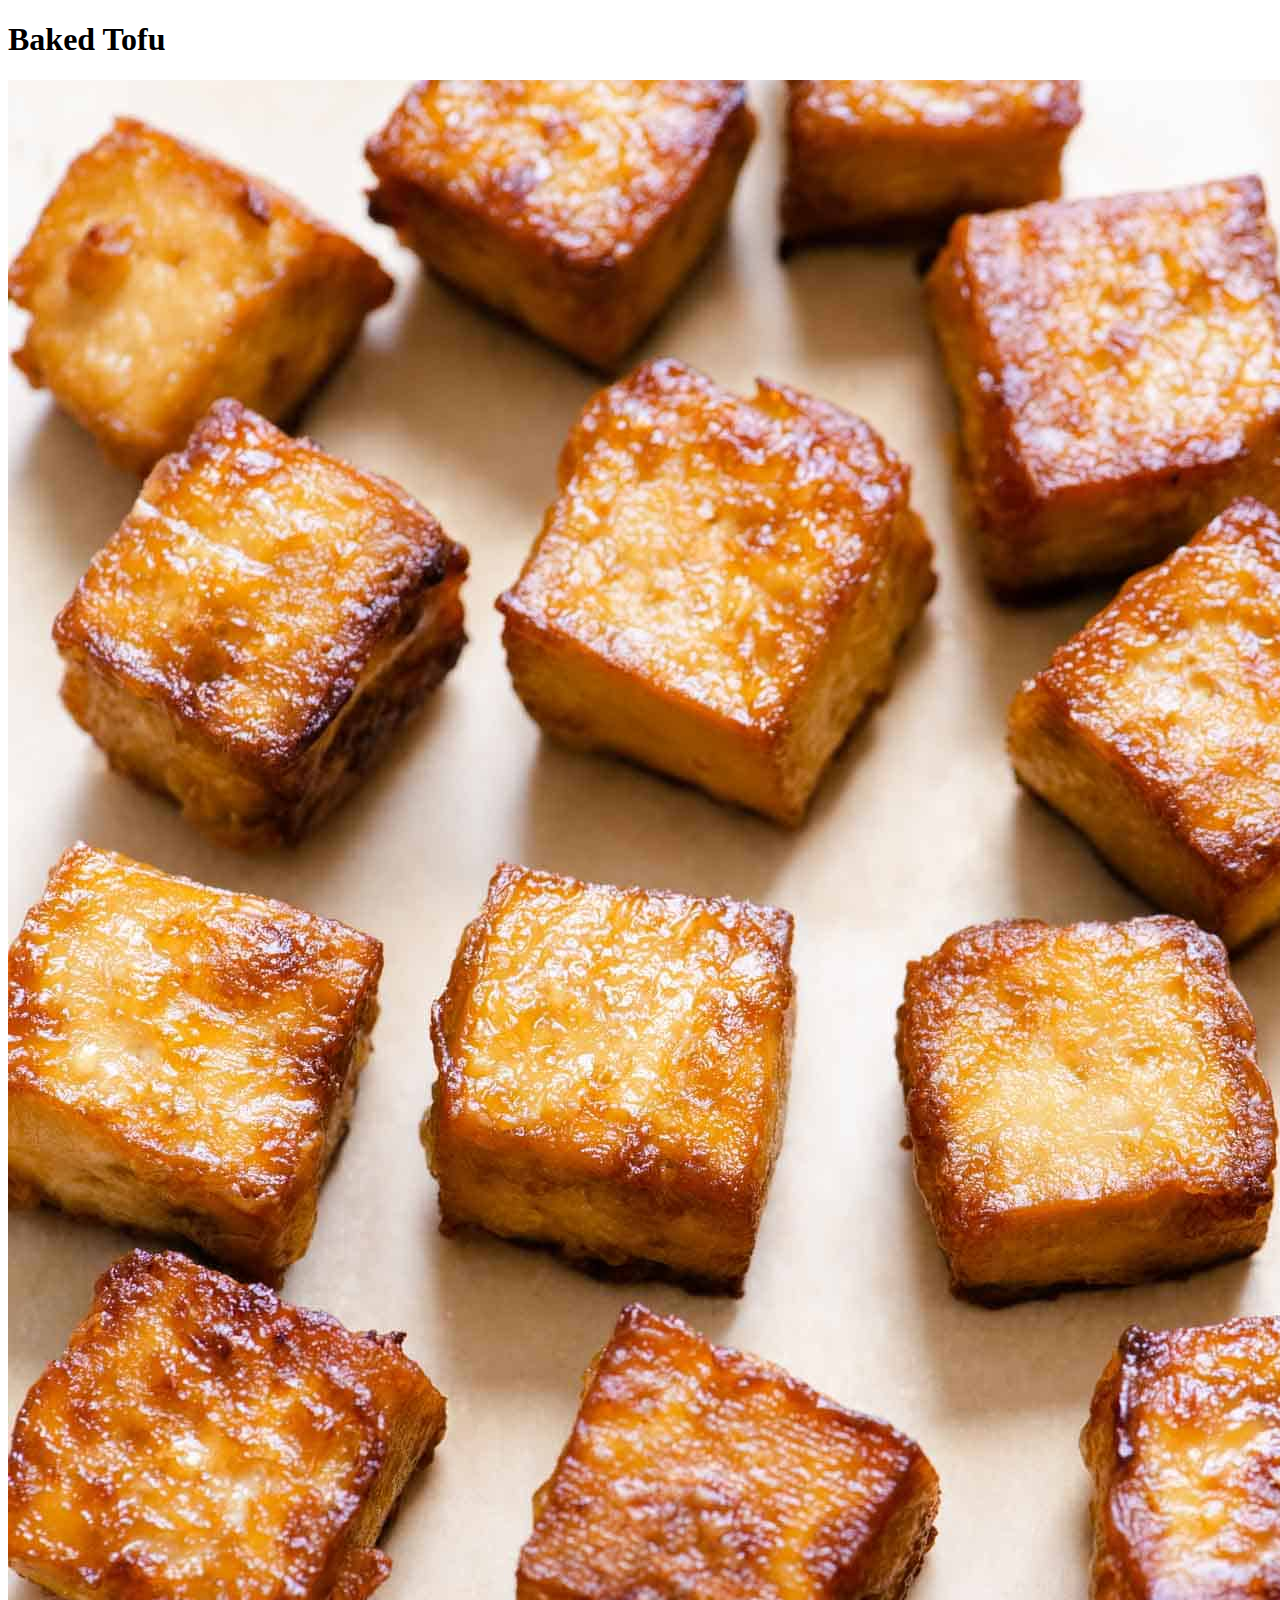
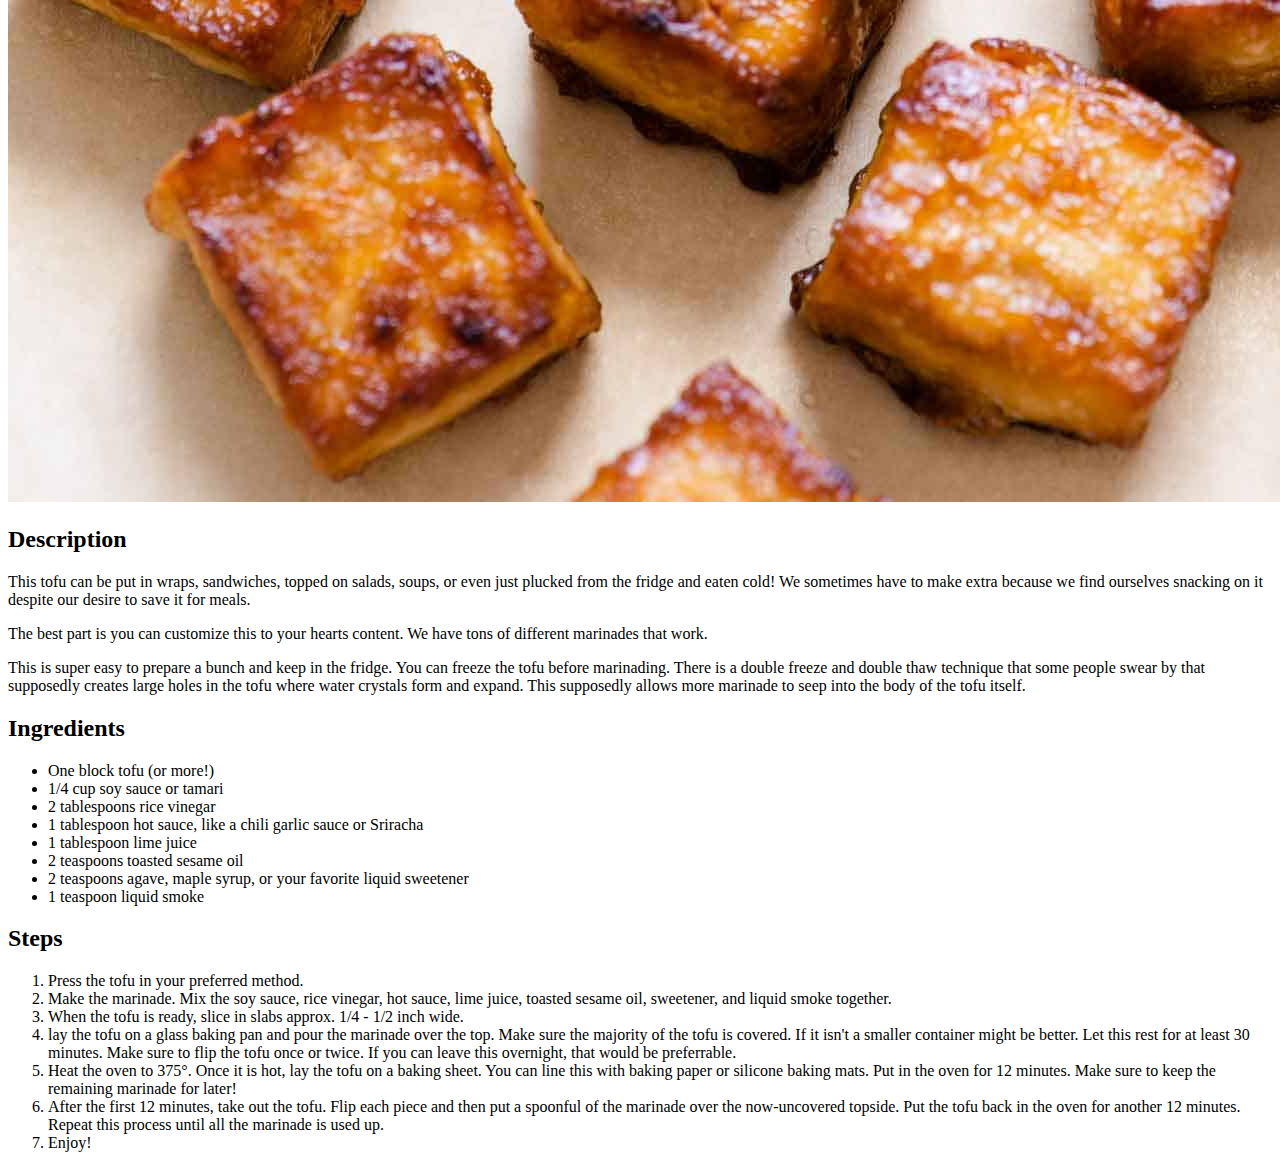
==== recipes/baked-tofu.html @ 58f388e8 "Create Three Recipe Pages" ====
<!doctype html>
<html lang="en">
	<head>
		<meta charset="utf-8"/>
		<title>Baked Tofu</title>
	</head>
	<body>
		<h1>Baked Tofu</h1>
		<img src="../img/baked-tofu.jpg" alt="Lovely pieces of marinaed and baked tofu">
		<h2>Description</h2>

		<p>This tofu can be put in wraps, sandwiches, topped on salads, soups, or even just plucked from the fridge and eaten cold! We sometimes have to make extra because we find ourselves snacking on it despite our desire to save it for meals.</p>

		<p>The best part is you can customize this to your hearts content. We have tons of different marinades that work.</p>

		<p>This is super easy to prepare a bunch and keep in the fridge. You can freeze the tofu before marinading. There is a double freeze and double thaw technique that some people swear by that supposedly creates large holes in the tofu where water crystals form and expand. This supposedly allows more marinade to seep into the body of the tofu itself.</p>

		<h2>Ingredients</h2>
		<ul>
			<li>One block tofu (or more!)</li>
			<li>1/4 cup soy sauce or tamari</li>
			<li>2 tablespoons rice vinegar</li>
			<li>1 tablespoon hot sauce, like a chili garlic sauce or Sriracha</li>
			<li>1 tablespoon lime juice</li>
			<li>2 teaspoons toasted sesame oil</li>
			<li>2 teaspoons agave, maple syrup, or your favorite liquid sweetener</li>
			<li>1 teaspoon liquid smoke</li>
		</ul>

		<h2>Steps</h2>
		<ol>
			<li>Press the tofu in your preferred method.</li>
			<li>Make the marinade. Mix the soy sauce, rice vinegar, hot sauce, lime juice, toasted sesame oil, sweetener, and liquid smoke together.</li>
			<li>When the tofu is ready, slice in slabs approx. 1/4 - 1/2 inch wide.</li>
			<li>lay the tofu on a glass baking pan and pour the marinade over the top. Make sure the majority of the tofu is covered. If it isn't a smaller container might be better. Let this rest for at least 30 minutes. Make sure to flip the tofu once or twice. If you can leave this overnight, that would be preferrable.</li>
			<li>Heat the oven to 375&deg. Once it is hot, lay the tofu on a baking sheet. You can line this with baking paper or silicone baking mats. Put in the oven for 12 minutes. Make sure to keep the remaining marinade for later!</li>
			<li>After the first 12 minutes, take out the tofu. Flip each piece and then put a spoonful of the marinade over the now-uncovered topside. Put the tofu back in the oven for another 12 minutes. Repeat this process until all the marinade is used up.</li>
			<li>Enjoy!</li>
		</ol>
	</body>
</html>
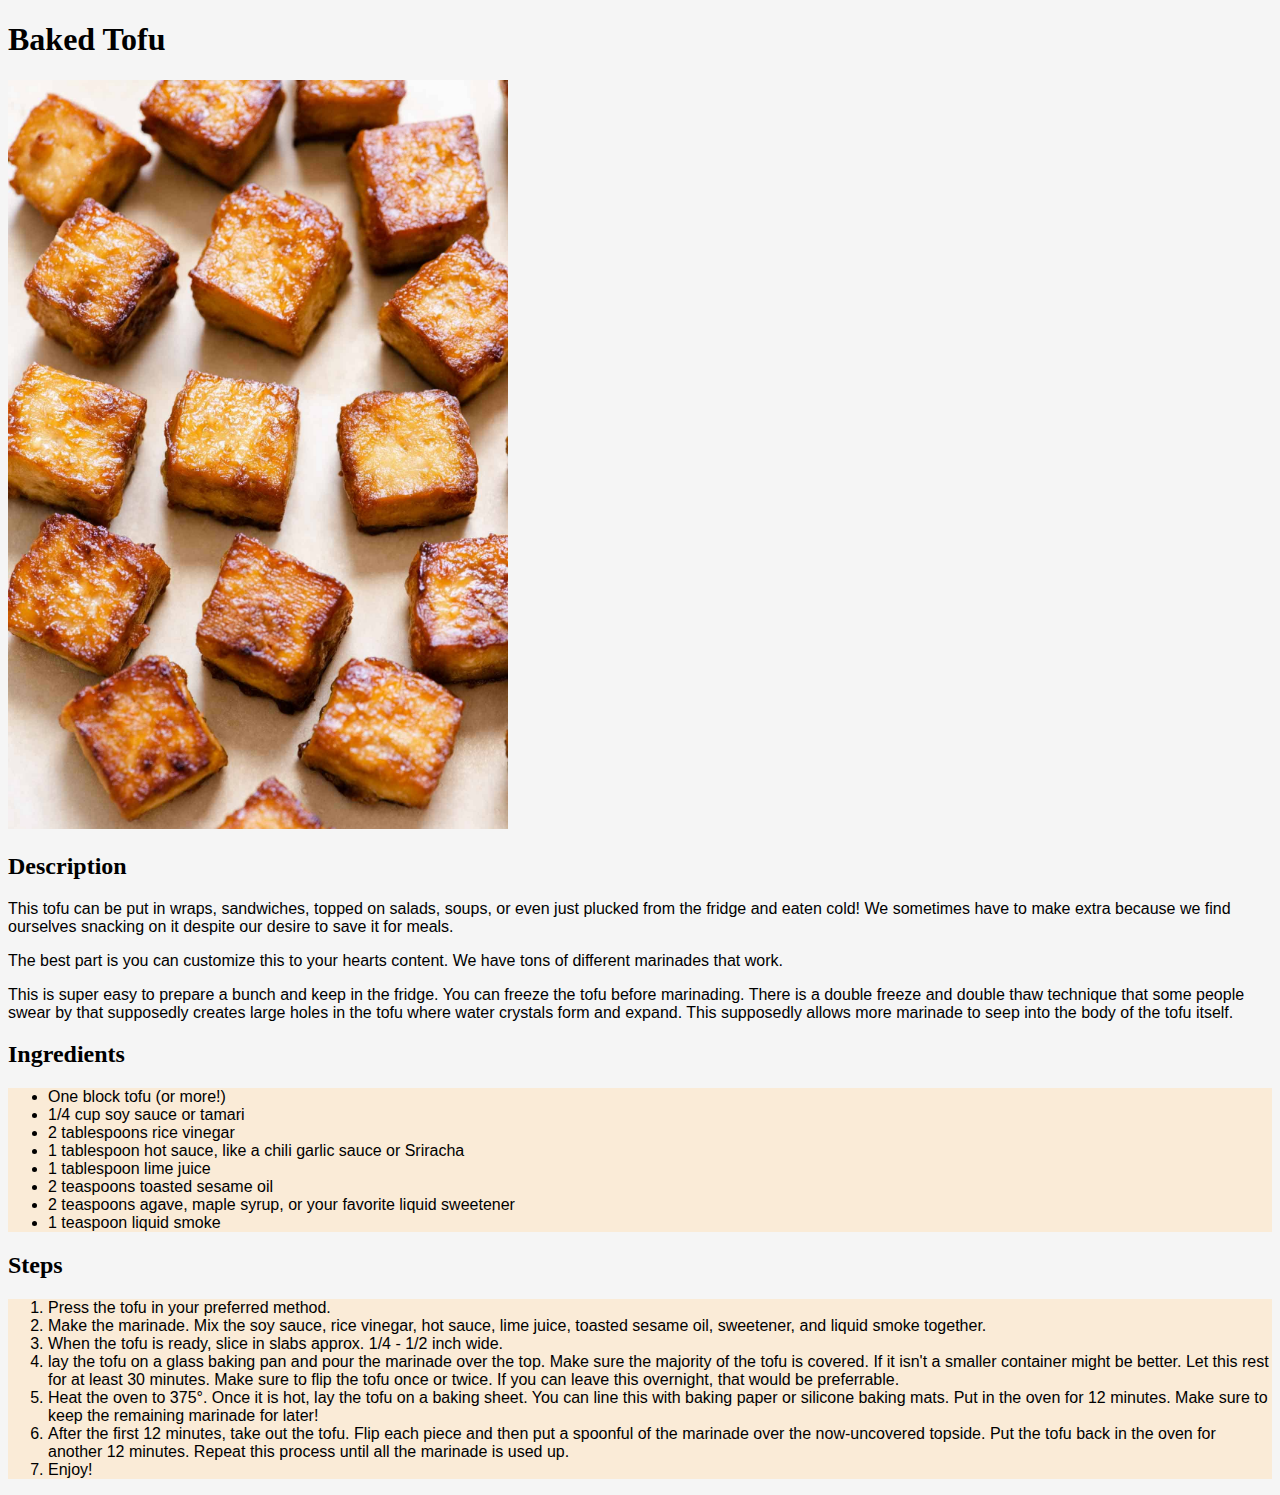
==== commit aa763712: "Touch up three webpages" ====
--- a/recipes/baked-tofu.html
+++ b/recipes/baked-tofu.html
@@ -1,41 +1,84 @@
-<!doctype html>
+<!DOCTYPE html>
 <html lang="en">
-	<head>
-		<meta charset="utf-8"/>
-		<title>Baked Tofu</title>
-	</head>
-	<body>
-		<h1>Baked Tofu</h1>
-		<img src="../img/baked-tofu.jpg" alt="Lovely pieces of marinaed and baked tofu">
-		<h2>Description</h2>
+  <head>
+    <meta charset="utf-8" />
+    <title>Baked Tofu</title>
+    <link rel="stylesheet" href="../styles/styles.css" />
+  </head>
+  <body>
+    <div>
+      <h1>Baked Tofu</h1>
+      <img
+        src="../img/baked-tofu.jpg"
+        alt="Lovely pieces of marinaed and baked tofu"
+      />
+      <h2>Description</h2>
 
-		<p>This tofu can be put in wraps, sandwiches, topped on salads, soups, or even just plucked from the fridge and eaten cold! We sometimes have to make extra because we find ourselves snacking on it despite our desire to save it for meals.</p>
+      <p>
+        This tofu can be put in wraps, sandwiches, topped on salads, soups, or
+        even just plucked from the fridge and eaten cold! We sometimes have to
+        make extra because we find ourselves snacking on it despite our desire
+        to save it for meals.
+      </p>
 
-		<p>The best part is you can customize this to your hearts content. We have tons of different marinades that work.</p>
+      <p>
+        The best part is you can customize this to your hearts content. We have
+        tons of different marinades that work.
+      </p>
 
-		<p>This is super easy to prepare a bunch and keep in the fridge. You can freeze the tofu before marinading. There is a double freeze and double thaw technique that some people swear by that supposedly creates large holes in the tofu where water crystals form and expand. This supposedly allows more marinade to seep into the body of the tofu itself.</p>
+      <p>
+        This is super easy to prepare a bunch and keep in the fridge. You can
+        freeze the tofu before marinading. There is a double freeze and double
+        thaw technique that some people swear by that supposedly creates large
+        holes in the tofu where water crystals form and expand. This supposedly
+        allows more marinade to seep into the body of the tofu itself.
+      </p>
 
-		<h2>Ingredients</h2>
-		<ul>
-			<li>One block tofu (or more!)</li>
-			<li>1/4 cup soy sauce or tamari</li>
-			<li>2 tablespoons rice vinegar</li>
-			<li>1 tablespoon hot sauce, like a chili garlic sauce or Sriracha</li>
-			<li>1 tablespoon lime juice</li>
-			<li>2 teaspoons toasted sesame oil</li>
-			<li>2 teaspoons agave, maple syrup, or your favorite liquid sweetener</li>
-			<li>1 teaspoon liquid smoke</li>
-		</ul>
+      <h2>Ingredients</h2>
+      <ul>
+        <li>One block tofu (or more!)</li>
+        <li>1/4 cup soy sauce or tamari</li>
+        <li>2 tablespoons rice vinegar</li>
+        <li>1 tablespoon hot sauce, like a chili garlic sauce or Sriracha</li>
+        <li>1 tablespoon lime juice</li>
+        <li>2 teaspoons toasted sesame oil</li>
+        <li>
+          2 teaspoons agave, maple syrup, or your favorite liquid sweetener
+        </li>
+        <li>1 teaspoon liquid smoke</li>
+      </ul>
 
-		<h2>Steps</h2>
-		<ol>
-			<li>Press the tofu in your preferred method.</li>
-			<li>Make the marinade. Mix the soy sauce, rice vinegar, hot sauce, lime juice, toasted sesame oil, sweetener, and liquid smoke together.</li>
-			<li>When the tofu is ready, slice in slabs approx. 1/4 - 1/2 inch wide.</li>
-			<li>lay the tofu on a glass baking pan and pour the marinade over the top. Make sure the majority of the tofu is covered. If it isn't a smaller container might be better. Let this rest for at least 30 minutes. Make sure to flip the tofu once or twice. If you can leave this overnight, that would be preferrable.</li>
-			<li>Heat the oven to 375&deg. Once it is hot, lay the tofu on a baking sheet. You can line this with baking paper or silicone baking mats. Put in the oven for 12 minutes. Make sure to keep the remaining marinade for later!</li>
-			<li>After the first 12 minutes, take out the tofu. Flip each piece and then put a spoonful of the marinade over the now-uncovered topside. Put the tofu back in the oven for another 12 minutes. Repeat this process until all the marinade is used up.</li>
-			<li>Enjoy!</li>
-		</ol>
-	</body>
+      <h2>Steps</h2>
+      <ol>
+        <li>Press the tofu in your preferred method.</li>
+        <li>
+          Make the marinade. Mix the soy sauce, rice vinegar, hot sauce, lime
+          juice, toasted sesame oil, sweetener, and liquid smoke together.
+        </li>
+        <li>
+          When the tofu is ready, slice in slabs approx. 1/4 - 1/2 inch wide.
+        </li>
+        <li>
+          lay the tofu on a glass baking pan and pour the marinade over the top.
+          Make sure the majority of the tofu is covered. If it isn't a smaller
+          container might be better. Let this rest for at least 30 minutes. Make
+          sure to flip the tofu once or twice. If you can leave this overnight,
+          that would be preferrable.
+        </li>
+        <li>
+          Heat the oven to 375&deg. Once it is hot, lay the tofu on a baking
+          sheet. You can line this with baking paper or silicone baking mats.
+          Put in the oven for 12 minutes. Make sure to keep the remaining
+          marinade for later!
+        </li>
+        <li>
+          After the first 12 minutes, take out the tofu. Flip each piece and
+          then put a spoonful of the marinade over the now-uncovered topside.
+          Put the tofu back in the oven for another 12 minutes. Repeat this
+          process until all the marinade is used up.
+        </li>
+        <li>Enjoy!</li>
+      </ol>
+    </div>
+  </body>
 </html>
--- a/styles/styles.css
+++ b/styles/styles.css
@@ -0,0 +1,28 @@
+body {
+    background-color: whitesmoke;
+}
+
+div {
+    background-color: whitesmoke;
+    font-size: medium;
+    font-family: 'Gill Sans', 'Gill Sans MT', Calibri, 'Trebuchet MS', sans-serif;
+}
+
+h1 {
+    font-size: xx-large;
+    font-family:Georgia, 'Times New Roman', Times, serif;
+}
+
+h2 {
+    font-size: x-large;
+    font-family: Georgia, 'Times New Roman', Times, serif;
+}
+
+ul, ol {
+    background-color: #faebd7;
+}
+
+img {
+    height: auto;
+    width: 500px;
+}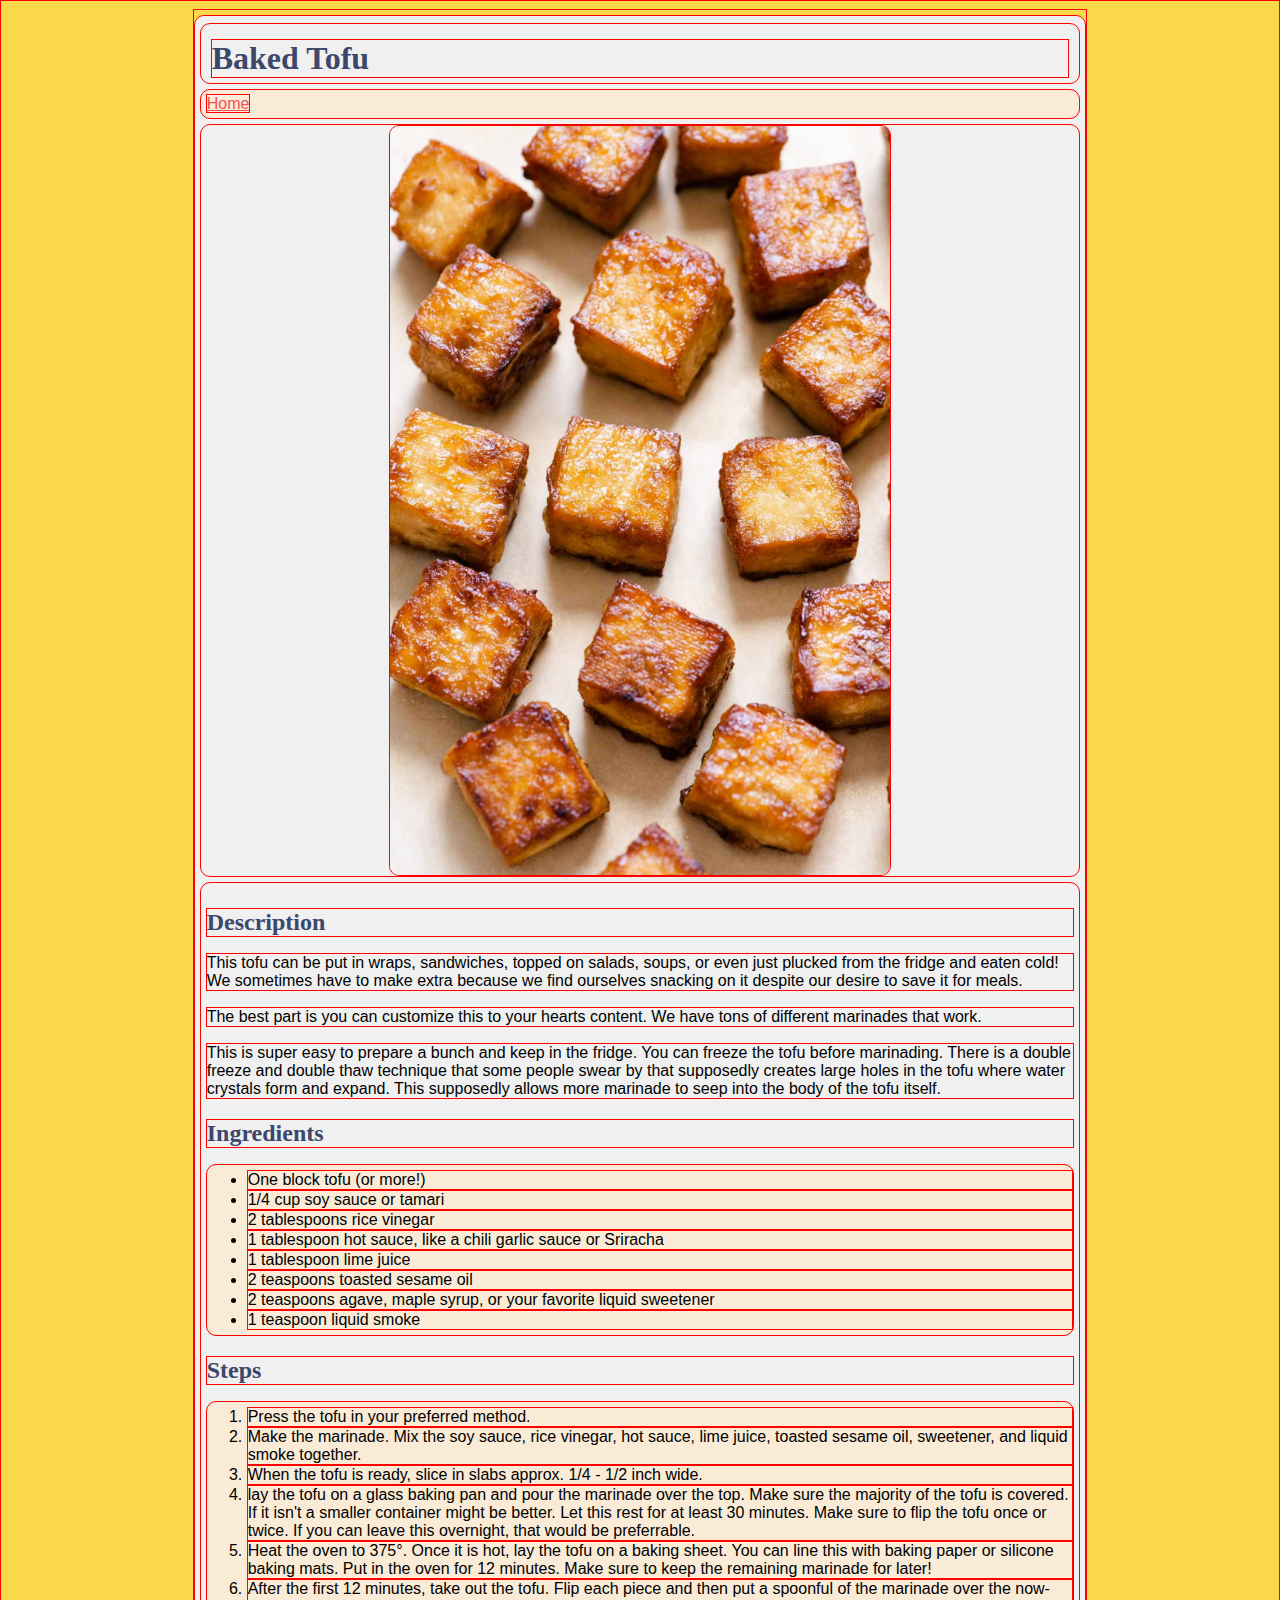
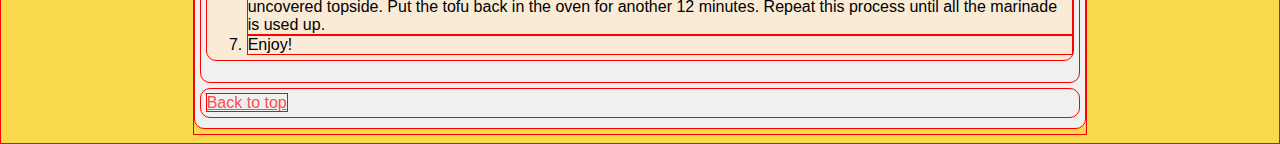
==== commit 5b4e5160: "Updated all files to current version" ====
--- a/recipes/baked-tofu.html
+++ b/recipes/baked-tofu.html
@@ -7,11 +7,22 @@
   </head>
   <body>
     <div>
-      <h1>Baked Tofu</h1>
-      <img
-        src="../img/baked-tofu.jpg"
-        alt="Lovely pieces of marinaed and baked tofu"
-      />
+      <div class="headline" id="top">
+        <h1>Baked Tofu</h1>
+      </div>
+      <div class="nav">
+        <a
+          href="/Users/johnc/Documents/coding/odinprojects/odin-recipes/index.html"
+          >Home</a
+        >
+      </div>
+      <div class="img-container">
+        <img
+          src="../img/baked-tofu.jpg"
+          alt="Lovely pieces of marinaed and baked tofu"
+        />
+      </div>
+      <div>
       <h2>Description</h2>
 
       <p>
@@ -80,5 +91,8 @@
         <li>Enjoy!</li>
       </ol>
     </div>
+    <div>
+      <a href="#top">Back to top</a>
+    </div>
   </body>
 </html>
--- a/styles/styles.css
+++ b/styles/styles.css
@@ -1,28 +1,85 @@
+* {
+  border: 1px solid red;
+}
+
 body {
-    background-color: whitesmoke;
+  background-color: #f9d949;
+  margin-left: 15%;
+  margin-right: 15%;
 }
 
 div {
-    background-color: whitesmoke;
-    font-size: medium;
-    font-family: 'Gill Sans', 'Gill Sans MT', Calibri, 'Trebuchet MS', sans-serif;
+  margin-top: 5px;
+  margin-bottom: 5px;
+  background-color: #f0f0f0;
+  font-size: medium;
+  font-family: "Gill Sans", "Gill Sans MT", Calibri, "Trebuchet MS", sans-serif;
+  border-radius: 10px;
+  padding: 5px;
 }
 
 h1 {
-    font-size: xx-large;
-    font-family:Georgia, 'Times New Roman', Times, serif;
+  font-size: xx-large;
+  font-family: Georgia, "Times New Roman", Times, serif;
+  color: #3c486b;
+  margin: 10px 5px auto;
 }
 
 h2 {
-    font-size: x-large;
-    font-family: Georgia, 'Times New Roman', Times, serif;
+  font-size: x-large;
+  font-family: Georgia, "Times New Roman", Times, serif;
+  color: #3c486b;
+  margin-bottom: 2px;
 }
 
-ul, ol {
-    background-color: #faebd7;
+ul,
+ol {
+  background-color: #faebd7;
+  border-radius: 10px;
+  padding-top: 5px;
+  padding-bottom: 5px;
 }
 
 img {
-    height: auto;
-    width: 500px;
-}+  display: block;
+  margin-left: auto;
+  margin-right: auto;
+  object-fit: contain;
+  height: auto;
+  width: 500px;
+  border-radius: 10px;
+}
+
+a {
+  color: #f45050;
+}
+
+.nav {
+  background-color: #faebd7;
+}
+
+.tall-img {
+  width: max-content;
+  height: 500px;
+}
+
+.img-container {
+  padding: 0px;
+}
+
+.list-container li {
+  margin: 2px auto;
+}
+
+.recipe-list {
+  margin: 2px;
+  list-style: none;
+  display: flex;
+  justify-content: space-between;
+  padding: 1em 1em;
+}
+
+div.headline {
+  margin: 2px auto;
+  padding: 2px auto;
+}
